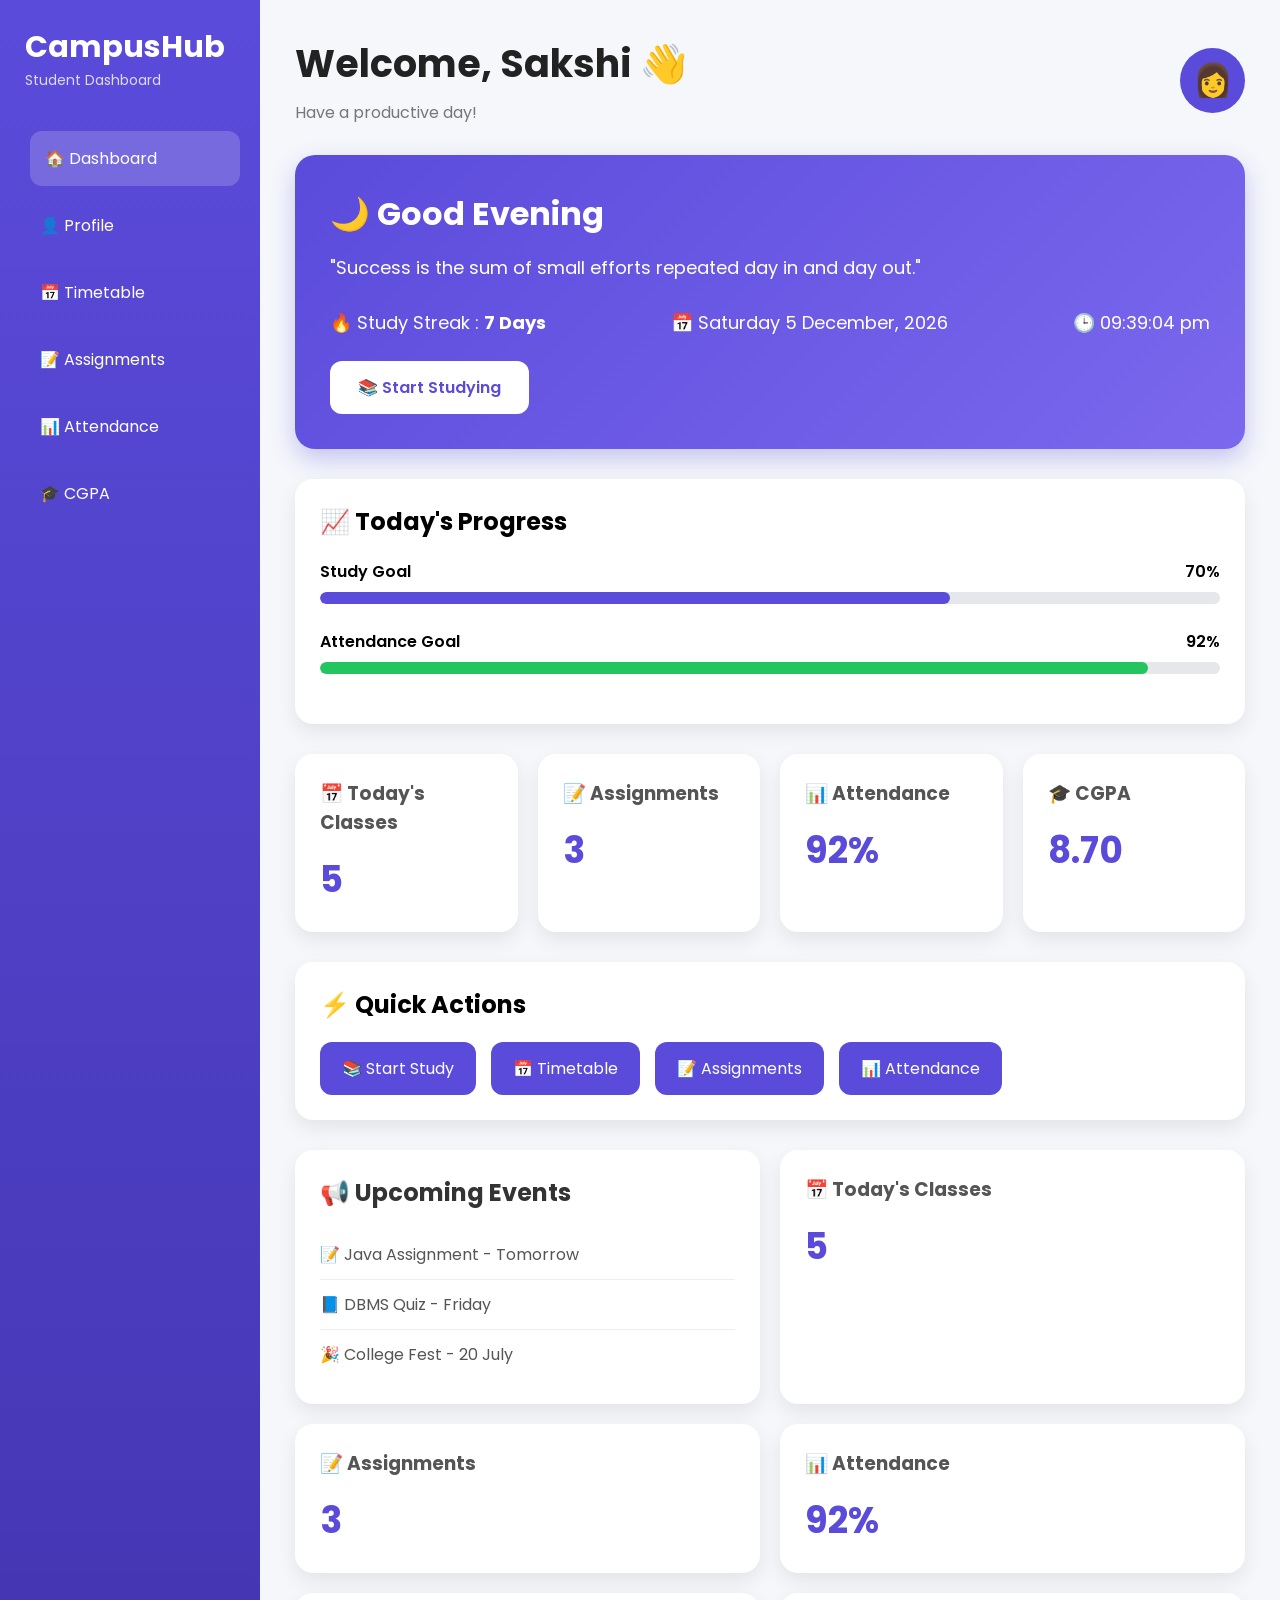
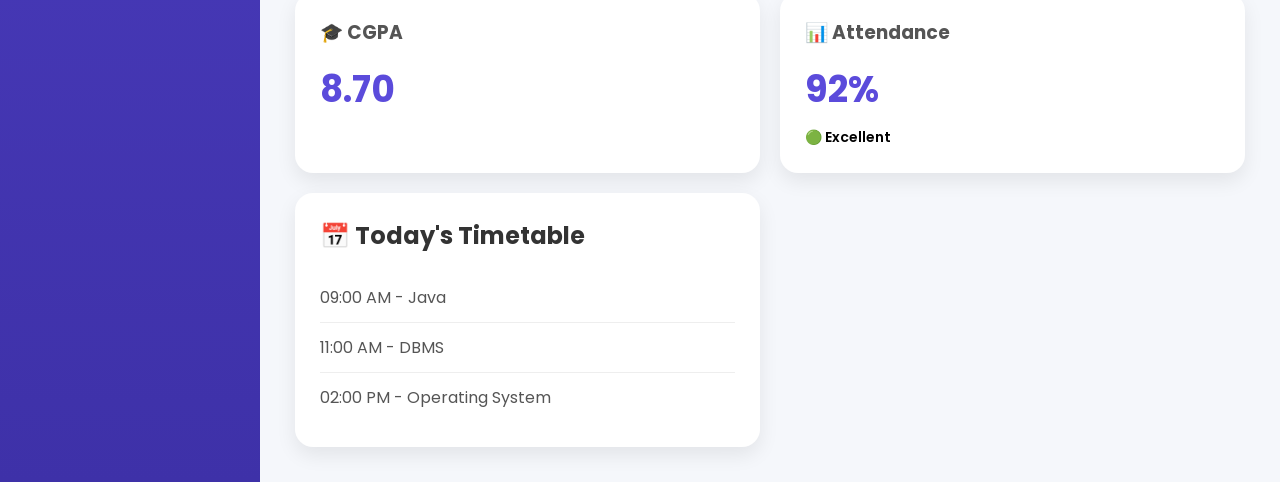
==== index.html @ 11f114c5 "Initial CampusHub Dashboard" ====
<!DOCTYPE html>
<html lang="en">
<head>
    <meta charset="UTF-8">
    <meta name="viewport" content="width=device-width, initial-scale=1.0">
    <title>CampusHub Dashboard</title>

    <link rel="stylesheet" href="css/style.css">
    <link rel="stylesheet" href="css/responsive.css">
</head>
<body>

<div class="container">

    <!-- Sidebar -->
    <aside class="sidebar">

        <div class="logo">
            <h2>CampusHub</h2>
            <p>Student Dashboard</p>
        </div>

        <nav class="nav-menu">
            <ul>
                <li class="active"><a href="index.html">🏠 Dashboard</a></li>
                <li><a href="profile.html">👤 Profile</a></li>
                <li><a href="timetable.html">📅 Timetable</a></li>
                <li><a href="assignments.html">📝 Assignments</a></li>
                <li><a href="attendance.html">📊 Attendance</a></li>
                <li><a href="cgpa.html">🎓 CGPA</a></li>
            </ul>
        </nav>

    </aside>

    <!-- Main Content -->
    <main class="main-content">

        <!-- Header -->
        <div class="header">

            <div class="welcome">
                <h1>Welcome, Sakshi 👋</h1>
                <p>Have a productive day!</p>
            </div>

            <a href="profile.html" class="profile-photo">
                👩
            </a>

        </div>

        <!-- Hero Banner -->
        <div class="hero-card">

            <h2 id="greeting">🌞 Good Evening</h2>

            <p>
                "Success is the sum of small efforts repeated day in and day out."
            </p>

            <div class="hero-info">

                <span>🔥 Study Streak : <b>7 Days</b></span>

                <span id="current-date">📅 Loading...</span>
                <span id="live-time">🕒 Loading...</span>


            </div>

            <button class="study-btn">
                📚 Start Studying
            </button>

        </div>

        <!-- Today's Progress -->

<div class="progress-section">

    <h2>📈 Today's Progress</h2>

    <div class="progress-box">

        <div class="progress-item">

            <div class="progress-text">
                <span>Study Goal</span>
                <span id="study-percent">70%</span>
            </div>

            <div class="progress-bar">
                <div class="progress-fill" id="study-fill"></div>
            </div>

        </div>

        <div class="progress-item">

            <div class="progress-text">
                <span>Attendance Goal</span>
                <span id="attendance-goal">92%</span>
            </div>

            <div class="progress-bar">
                <div class="progress-fill attendance-fill"></div>
            </div>

        </div>

    </div>

</div>

        <!-- Dashboard Cards -->

        <div class="dashboard">

            <div class="card">
                <h3>📅 Today's Classes</h3>
                <p>5</p>
            </div>

            <div class="card">
                <h3>📝 Assignments</h3>
                <p>3</p>
            </div>

            <div class="card">
                <h3>📊 Attendance</h3>
                <p>92%</p>
            </div>

            <div class="card">
                <h3>🎓 CGPA</h3>
                <p>8.70</p>
            </div>

        </div>
        <!-- Quick Actions -->

<div class="quick-actions">

    <h2>⚡ Quick Actions</h2>

    <div class="action-buttons">

        <button>📚 Start Study</button>

        <button onclick="location.href='timetable.html'">
            📅 Timetable
        </button>

        <button onclick="location.href='assignments.html'">
            📝 Assignments
        </button>

        <button onclick="location.href='attendance.html'">
            📊 Attendance
        </button>

    </div>

</div>

        <!-- Bottom Section -->

        <div class="bottom-section">

            <!-- Events -->

            <div class="events">

                <h2>📢 Upcoming Events</h2>

                <ul>
                    <li>📝 Java Assignment - Tomorrow</li>
                    <li>📘 DBMS Quiz - Friday</li>
                    <li>🎉 College Fest - 20 July</li>
                </ul>

            </div>

            <div class="card">
    <h3>📅 Today's Classes</h3>
    <p id="classes-count">5</p>
</div>

<div class="card">
    <h3>📝 Assignments</h3>
    <p id="assignment-count">3</p>
</div>

<div class="card">
    <h3>📊 Attendance</h3>
    <p id="attendance-percent">92%</p>
</div>

<div class="card">
    <h3>🎓 CGPA</h3>
    <p id="cgpa-value">8.70</p>
</div>

<div class="card">
    <h3>📊 Attendance</h3>

    <p id="attendance-percent">92%</p>

    <small id="attendance-status"></small>
</div>

            <!-- Timetable -->

            <div class="timetable">

                <h2>📅 Today's Timetable</h2>

                <ul>
                    <li>09:00 AM - Java</li>
                    <li>11:00 AM - DBMS</li>
                    <li>02:00 PM - Operating System</li>
                </ul>

            </div>

        </div>

    </main>

</div>

<script src="js/script.js"></script>

</body>
</html>
---- css/style.css ----
/* Google Font */
@import url('https://fonts.googleapis.com/css2?family=Poppins:wght@300;400;500;600;700&display=swap');

*{
    margin:0;
    padding:0;
    box-sizing:border-box;
    font-family:'Poppins',sans-serif;
}

body{
    background:#f5f7fb;
}

.container{
    display:flex;
    min-height:100vh;
}

/* Sidebar */

.sidebar{
    width:260px;
    background:linear-gradient(180deg,#5b4bdb,#3e31a8);
    color:#fff;
    padding:25px;
}

.logo{
    margin-bottom:40px;
}

.logo h2{
    font-size:30px;
}

.logo p{
    opacity:.8;
    font-size:14px;
}

.nav-menu ul{
    list-style:none;
}

.nav-menu li{
    margin-bottom:12px;
    border-radius:12px;
    transition:.3s;
}

.nav-menu a{
    display:block;
    padding:15px;
    color:white;
    text-decoration:none;
    border-radius:12px;
}

.nav-menu li:hover,
.nav-menu .active{
    background:rgba(255,255,255,.18);
    transform:translateX(5px);
}

/* Main */

.main-content{
    flex:1;
    padding:35px;
}

/* Header */

.header{
    display:flex;
    justify-content:space-between;
    align-items:center;
    margin-bottom:30px;
}

.welcome h1{
    font-size:38px;
    color:#222;
}

.welcome p{
    color:#777;
    margin-top:8px;
}

/* Profile */

.profile-photo{
    width:65px;
    height:65px;
    border-radius:50%;
    background:#5b4bdb;
    display:flex;
    justify-content:center;
    align-items:center;
    font-size:32px;
    color:white;
    text-decoration:none;
    transition:.3s;
}

.profile-photo:hover{
    transform:scale(1.1);
}

/* Hero Card */

.hero-card{
    background:linear-gradient(135deg,#5b4bdb,#7b68ee);
    color:white;
    padding:35px;
    border-radius:20px;
    margin-bottom:30px;
    box-shadow:0 10px 25px rgba(91,75,219,.3);
}

.hero-card h2{
    font-size:32px;
    margin-bottom:15px;
}

.hero-card p{
    font-size:18px;
    line-height:1.7;
}

.hero-info{
    display:flex;
    justify-content:space-between;
    margin:25px 0;
    font-size:18px;
    flex-wrap:wrap;
    gap:15px;
}

.study-btn{
    background:white;
    color:#5b4bdb;
    border:none;
    padding:14px 28px;
    border-radius:12px;
    font-size:16px;
    font-weight:600;
    cursor:pointer;
    transition:.3s;
}

.study-btn:hover{
    transform:translateY(-3px);
}

/* Dashboard Cards */

.dashboard{
    display:grid;
    grid-template-columns:repeat(auto-fit,minmax(220px,1fr));
    gap:20px;
    margin-bottom:30px;
}

.card{
    background:white;
    padding:25px;
    border-radius:18px;
    box-shadow:0 8px 20px rgba(0,0,0,.08);
    transition:.3s;
}

.card:hover{
    transform:translateY(-8px);
}

.card h3{
    color:#555;
    margin-bottom:15px;
}

.card p{
    font-size:36px;
    font-weight:700;
    color:#5b4bdb;
}

/* Bottom Section */

.bottom-section{
    display:grid;
    grid-template-columns:1fr 1fr;
    gap:20px;
}

.events,
.timetable{
    background:white;
    padding:25px;
    border-radius:18px;
    box-shadow:0 8px 20px rgba(0,0,0,.08);
}

.events h2,
.timetable h2{
    margin-bottom:20px;
    color:#333;
}

.events ul,
.timetable ul{
    list-style:none;
}

.events li,
.timetable li{
    padding:12px 0;
    border-bottom:1px solid #eee;
    color:#555;
}

.events li:last-child,
.timetable li:last-child{
    border:none;
}

/* Scrollbar */

::-webkit-scrollbar{
    width:8px;
}

::-webkit-scrollbar-thumb{
    background:#5b4bdb;
    border-radius:10px;
}

/* Responsive */

@media(max-width:900px){

.container{
    flex-direction:column;
}

.sidebar{
    width:100%;
}

.bottom-section{
    grid-template-columns:1fr;
}

.header{
    flex-direction:column;
    gap:20px;
}

.hero-info{
    flex-direction:column;
}

}
/* Quick Actions */

.quick-actions{
    background:white;
    margin-bottom:30px;
    padding:25px;
    border-radius:18px;
    box-shadow:0 8px 20px rgba(0,0,0,.08);
}

.quick-actions h2{
    margin-bottom:20px;
}

.action-buttons{
    display:flex;
    flex-wrap:wrap;
    gap:15px;
}

.action-buttons button{
    background:#5b4bdb;
    color:white;
    border:none;
    padding:14px 22px;
    border-radius:12px;
    cursor:pointer;
    font-size:16px;
    transition:.3s;
}

.action-buttons button:hover{
    background:#4338ca;
    transform:translateY(-3px);
}

.card small{
    display:block;
    margin-top:10px;
    font-size:14px;
    font-weight:600;
}
/* Progress Section */

.progress-section{
    background:#fff;
    padding:25px;
    border-radius:18px;
    margin-bottom:30px;
    box-shadow:0 8px 20px rgba(0,0,0,.08);
}

.progress-section h2{
    margin-bottom:20px;
}

.progress-item{
    margin-bottom:25px;
}

.progress-text{
    display:flex;
    justify-content:space-between;
    margin-bottom:8px;
    font-weight:600;
}

.progress-bar{
    width:100%;
    height:12px;
    background:#e5e7eb;
    border-radius:50px;
    overflow:hidden;
}

.progress-fill{
    width:70%;
    height:100%;
    background:#5b4bdb;
    border-radius:50px;
}

.attendance-fill{
    width:92%;
    background:#22c55e;
}
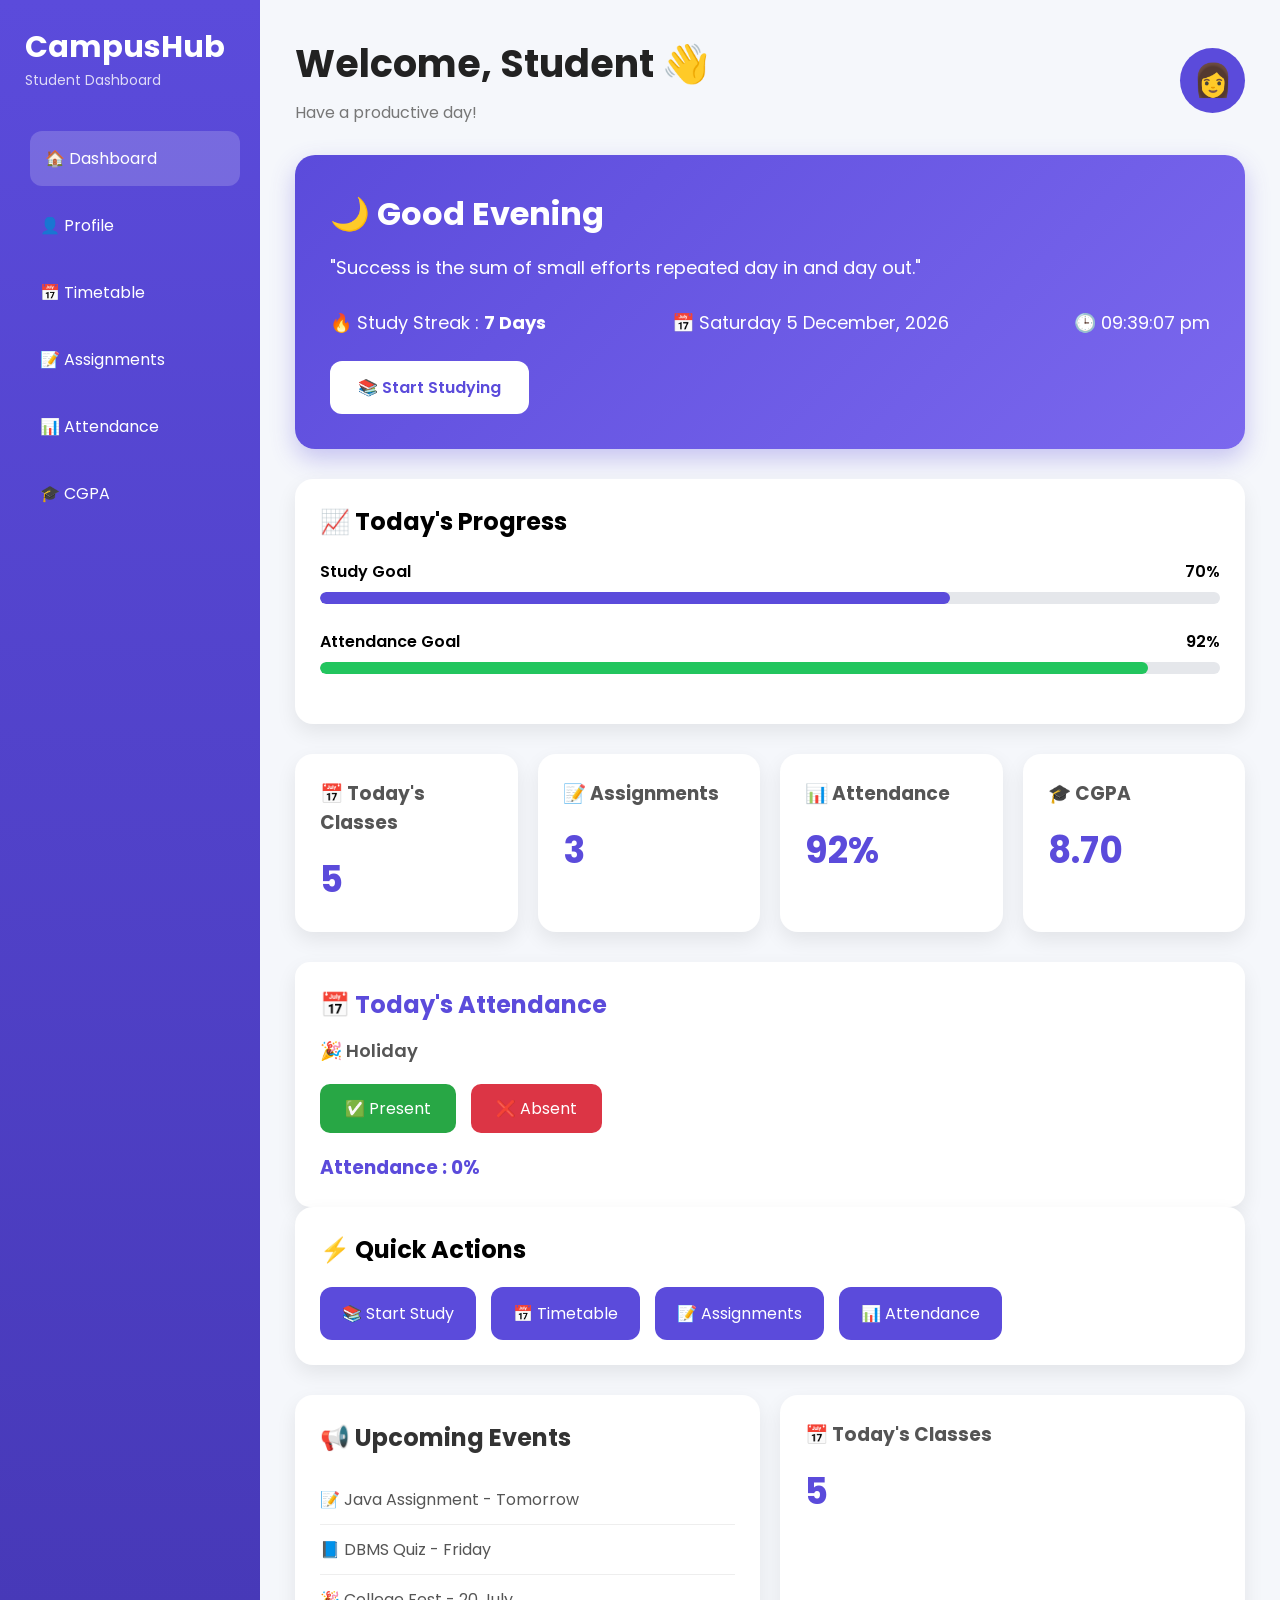
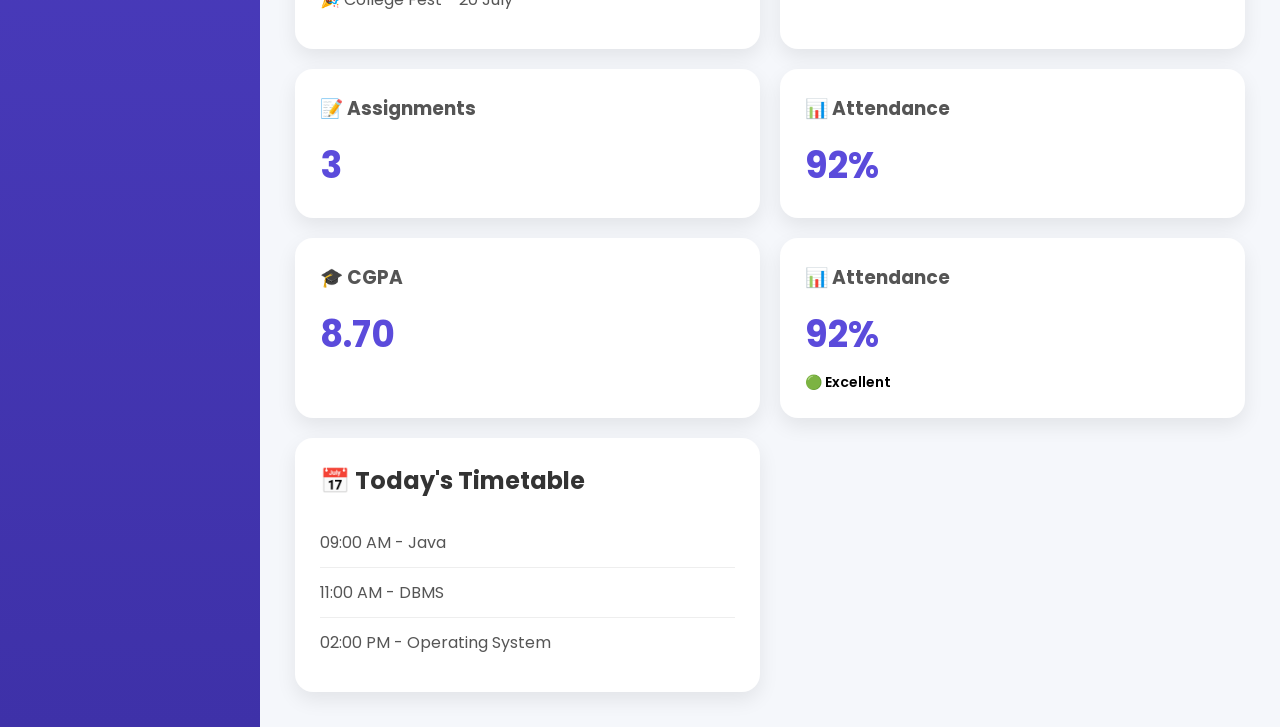
==== commit 8be92982: "Added attendance module and personalized dashboard" ====
--- a/index.html
+++ b/index.html
@@ -40,7 +40,7 @@
         <div class="header">
 
             <div class="welcome">
-                <h1>Welcome, Sakshi 👋</h1>
+                <h1 id="studentName">Welcome, Student 👋</h1>  
                 <p>Have a productive day!</p>
             </div>
 
@@ -138,6 +138,37 @@
             </div>
 
         </div>
+
+        <!-- Attendance Section -->
+
+<div class="attendance-section">
+
+    <div class="attendance-card">
+
+        <h2>📅 Today's Attendance</h2>
+
+        <p id="attendanceStatus">Not Marked</p>
+
+        <div class="attendance-buttons">
+
+            <button id="presentBtn" class="present-btn">
+                ✅ Present
+            </button>
+
+            <button id="absentBtn" class="absent-btn">
+                ❌ Absent
+            </button>
+
+        </div>
+
+        <h3>
+            Attendance : <span id="attendancePercentage">0%</span>
+        </h3>
+
+    </div>
+
+</div>
+
         <!-- Quick Actions -->
 
 <div class="quick-actions">
@@ -231,6 +262,6 @@
 </div>
 
 <script src="js/script.js"></script>
-
+<script src="js/attendance.js"></script>
 </body>
 </html>
--- a/css/style.css
+++ b/css/style.css
@@ -348,4 +348,83 @@
 .attendance-fill{
     width:92%;
     background:#22c55e;
+}
+
+/* ===========================
+   Attendance Section
+=========================== */
+
+.attendance-section{
+    margin-top:30px;
+}
+
+.attendance-card{
+    background:#fff;
+    padding:25px;
+    border-radius:15px;
+    box-shadow:0 8px 20px rgba(0,0,0,.08);
+}
+
+.attendance-card h2{
+    color:#5b4bdb;
+    margin-bottom:15px;
+}
+
+#attendanceStatus{
+    font-size:18px;
+    font-weight:600;
+    color:#555;
+    margin-bottom:20px;
+}
+
+.attendance-buttons{
+    display:flex;
+    gap:15px;
+    margin-bottom:20px;
+}
+
+.present-btn,
+.absent-btn{
+
+    border:none;
+    padding:12px 25px;
+    border-radius:10px;
+    font-size:16px;
+    cursor:pointer;
+    transition:.3s;
+    color:white;
+
+}
+
+.present-btn{
+
+    background:#28a745;
+
+}
+
+.present-btn:hover{
+
+    background:#218838;
+    transform:translateY(-3px);
+
+}
+
+.absent-btn{
+
+    background:#dc3545;
+
+}
+
+.absent-btn:hover{
+
+    background:#c82333;
+    transform:translateY(-3px);
+
+}
+
+.attendance-card h3{
+
+    color:#5b4bdb;
+    margin-top:10px;
+
 }
